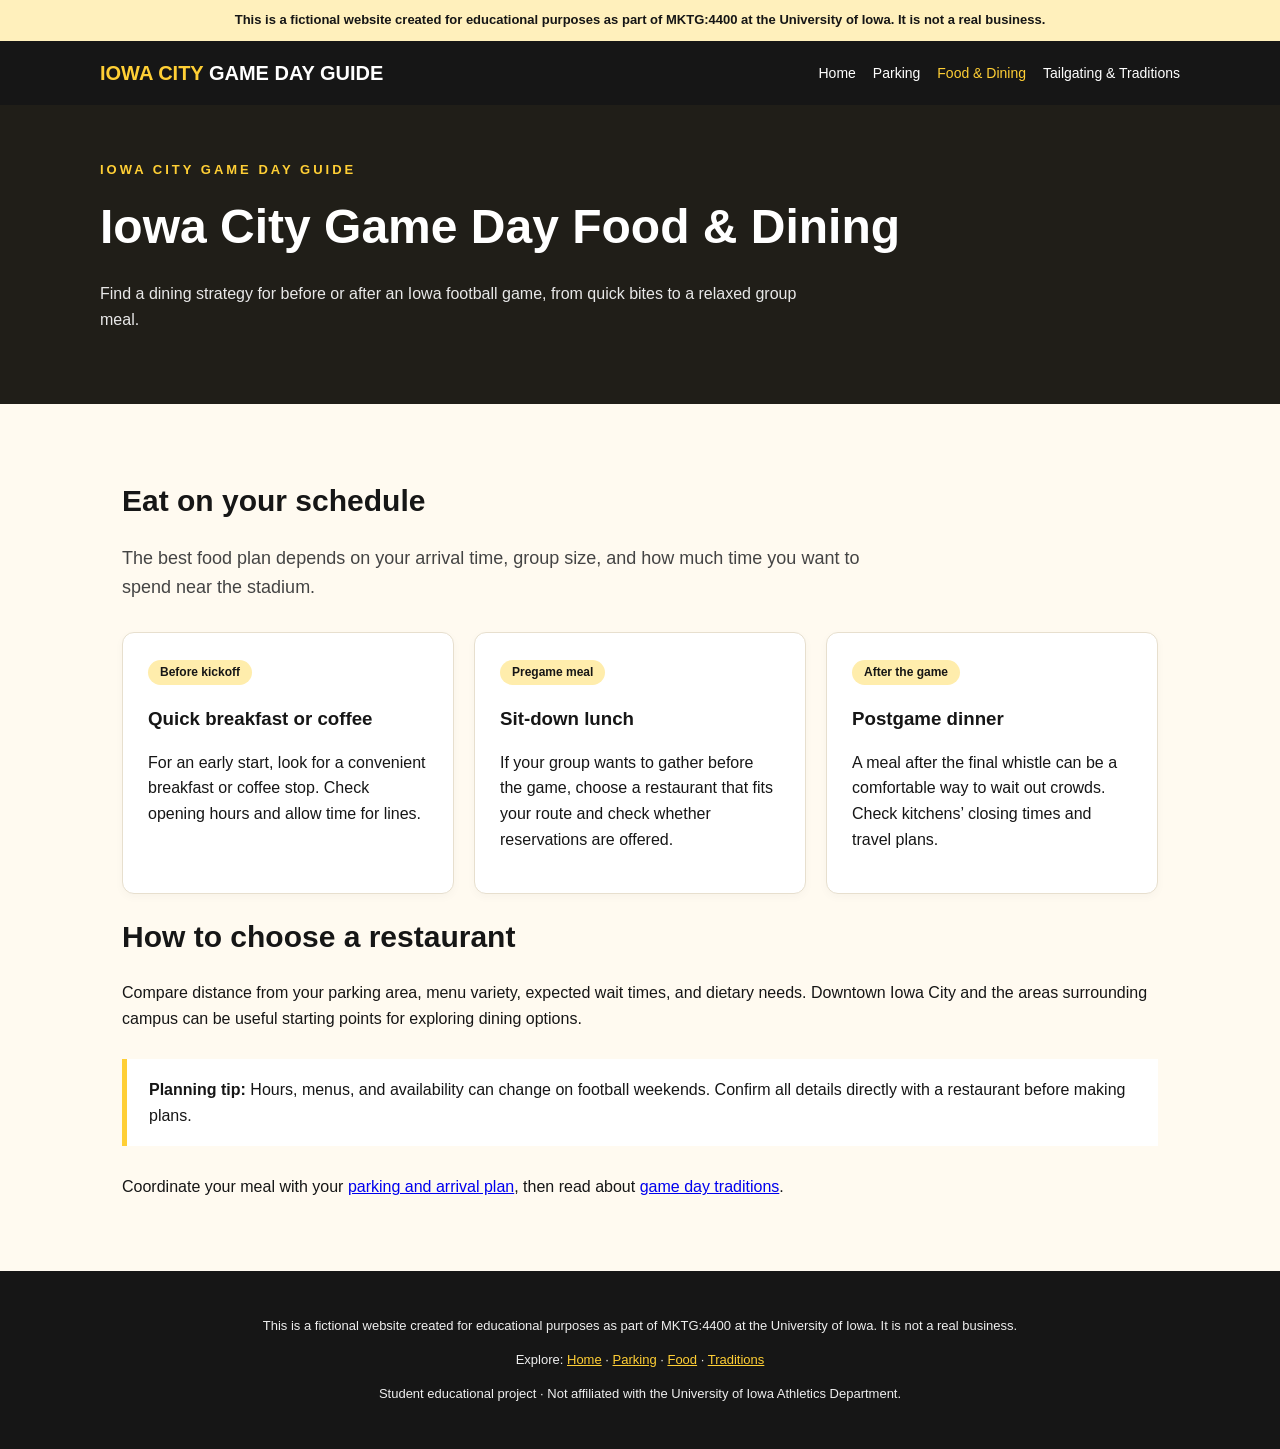
==== food.html @ b59c5795 "Add files via upload" ====
<!doctype html><html lang="en"><head><meta charset="utf-8"><meta name="viewport" content="width=device-width, initial-scale=1"><title>Iowa City Game Day Food &amp; Dining | Iowa City Game Day Guide</title><meta name="description" content="Find a dining strategy for before or after an Iowa football game, from quick bites to a relaxed group meal."><link rel="stylesheet" href="style.css"></head><body><div class="notice">This is a fictional website created for educational purposes as part of MKTG:4400 at the University of Iowa. It is not a real business.</div><header><a class="brand" href="index.html">IOWA CITY <span style="color:white">GAME DAY GUIDE</span></a><nav aria-label="Main navigation"><a href="index.html">Home</a><a href="parking.html">Parking</a><a href="food.html" aria-current="page">Food & Dining</a><a href="traditions.html">Tailgating & Traditions</a></nav></header><section class="pagehead"><div class="inner"><div class="eyebrow">Iowa City Game Day Guide</div><h1>Iowa City Game Day Food & Dining</h1><p>Find a dining strategy for before or after an Iowa football game, from quick bites to a relaxed group meal.</p></div></section><main><section class="container"><h2>Eat on your schedule</h2><p class="lead">The best food plan depends on your arrival time, group size, and how much time you want to spend near the stadium.</p><div class="grid"><article class="card"><span class="tag">Before kickoff</span><h3>Quick breakfast or coffee</h3><p>For an early start, look for a convenient breakfast or coffee stop. Check opening hours and allow time for lines.</p></article><article class="card"><span class="tag">Pregame meal</span><h3>Sit-down lunch</h3><p>If your group wants to gather before the game, choose a restaurant that fits your route and check whether reservations are offered.</p></article><article class="card"><span class="tag">After the game</span><h3>Postgame dinner</h3><p>A meal after the final whistle can be a comfortable way to wait out crowds. Check kitchens’ closing times and travel plans.</p></article></div><h2>How to choose a restaurant</h2><p>Compare distance from your parking area, menu variety, expected wait times, and dietary needs. Downtown Iowa City and the areas surrounding campus can be useful starting points for exploring dining options.</p><div class="tip"><strong>Planning tip:</strong> Hours, menus, and availability can change on football weekends. Confirm all details directly with a restaurant before making plans.</div><p>Coordinate your meal with your <a href="parking.html">parking and arrival plan</a>, then read about <a href="traditions.html">game day traditions</a>.</p></section></main><footer><p>This is a fictional website created for educational purposes as part of MKTG:4400 at the University of Iowa. It is not a real business.</p><p>Explore: <a href="index.html">Home</a> · <a href="parking.html">Parking</a> · <a href="food.html">Food</a> · <a href="traditions.html">Traditions</a></p><p>Student educational project · Not affiliated with the University of Iowa Athletics Department.</p></footer></body></html>
---- style.css ----
:root{--black:#161616;--gold:#ffcf35;--cream:#fffaf0;--muted:#626262}*{box-sizing:border-box}body{margin:0;font-family:Arial,Helvetica,sans-serif;color:var(--black);background:var(--cream);line-height:1.6}.notice{background:#fff0bc;text-align:center;padding:10px 18px;font-size:13px;font-weight:600}header{background:var(--black);color:white;padding:16px max(20px,calc((100vw - 1080px)/2));display:flex;align-items:center;justify-content:space-between;gap:20px;flex-wrap:wrap}.brand{color:var(--gold);font-size:20px;font-weight:800;text-decoration:none}nav{display:flex;gap:17px;flex-wrap:wrap}nav a{color:white;text-decoration:none;font-size:14px}nav a:hover,nav a[aria-current=page]{color:var(--gold)}.hero{background:linear-gradient(115deg,#181818,#3c341b);color:white;padding:80px 22px;text-align:center}.hero h1{font-size:clamp(34px,6vw,62px);line-height:1.12;max-width:850px;margin:0 auto 20px}.hero p{max-width:650px;margin:auto;font-size:19px;color:#eee}.eyebrow{text-transform:uppercase;color:var(--gold);letter-spacing:3px;font-size:13px;font-weight:800}.button{display:inline-block;background:var(--gold);color:#161616;padding:12px 22px;border-radius:6px;text-decoration:none;font-weight:800;margin-top:26px}.container{max-width:1080px;margin:auto;padding:55px 22px}h2{font-size:30px;line-height:1.2}h3{margin-bottom:6px}.lead{font-size:18px;color:#444;max-width:750px}.grid{display:grid;grid-template-columns:repeat(3,minmax(0,1fr));gap:20px;margin-top:30px}.card{background:white;border:1px solid #e7dfce;border-radius:12px;padding:25px;box-shadow:0 3px 10px #00000008}.card a{color:#785500;font-weight:700}.tag{display:inline-block;background:#ffedac;border-radius:100px;padding:3px 12px;font-size:12px;font-weight:700}.tip{border-left:5px solid var(--gold);background:white;padding:18px 22px;margin:28px 0}.pagehead{background:#201e18;color:white;padding:55px 22px}.pagehead .inner{max-width:1080px;margin:auto}.pagehead h1{font-size:clamp(32px,5vw,48px);margin:8px 0}.pagehead p{max-width:730px;color:#e8e8e8}footer{background:#161616;color:#eee;padding:32px 22px;text-align:center;font-size:13px}footer a{color:var(--gold)}@media(max-width:700px){.grid{grid-template-columns:1fr}header{padding:18px 20px}nav{gap:12px}.hero{padding:60px 20px}.container{padding:35px 20px}}
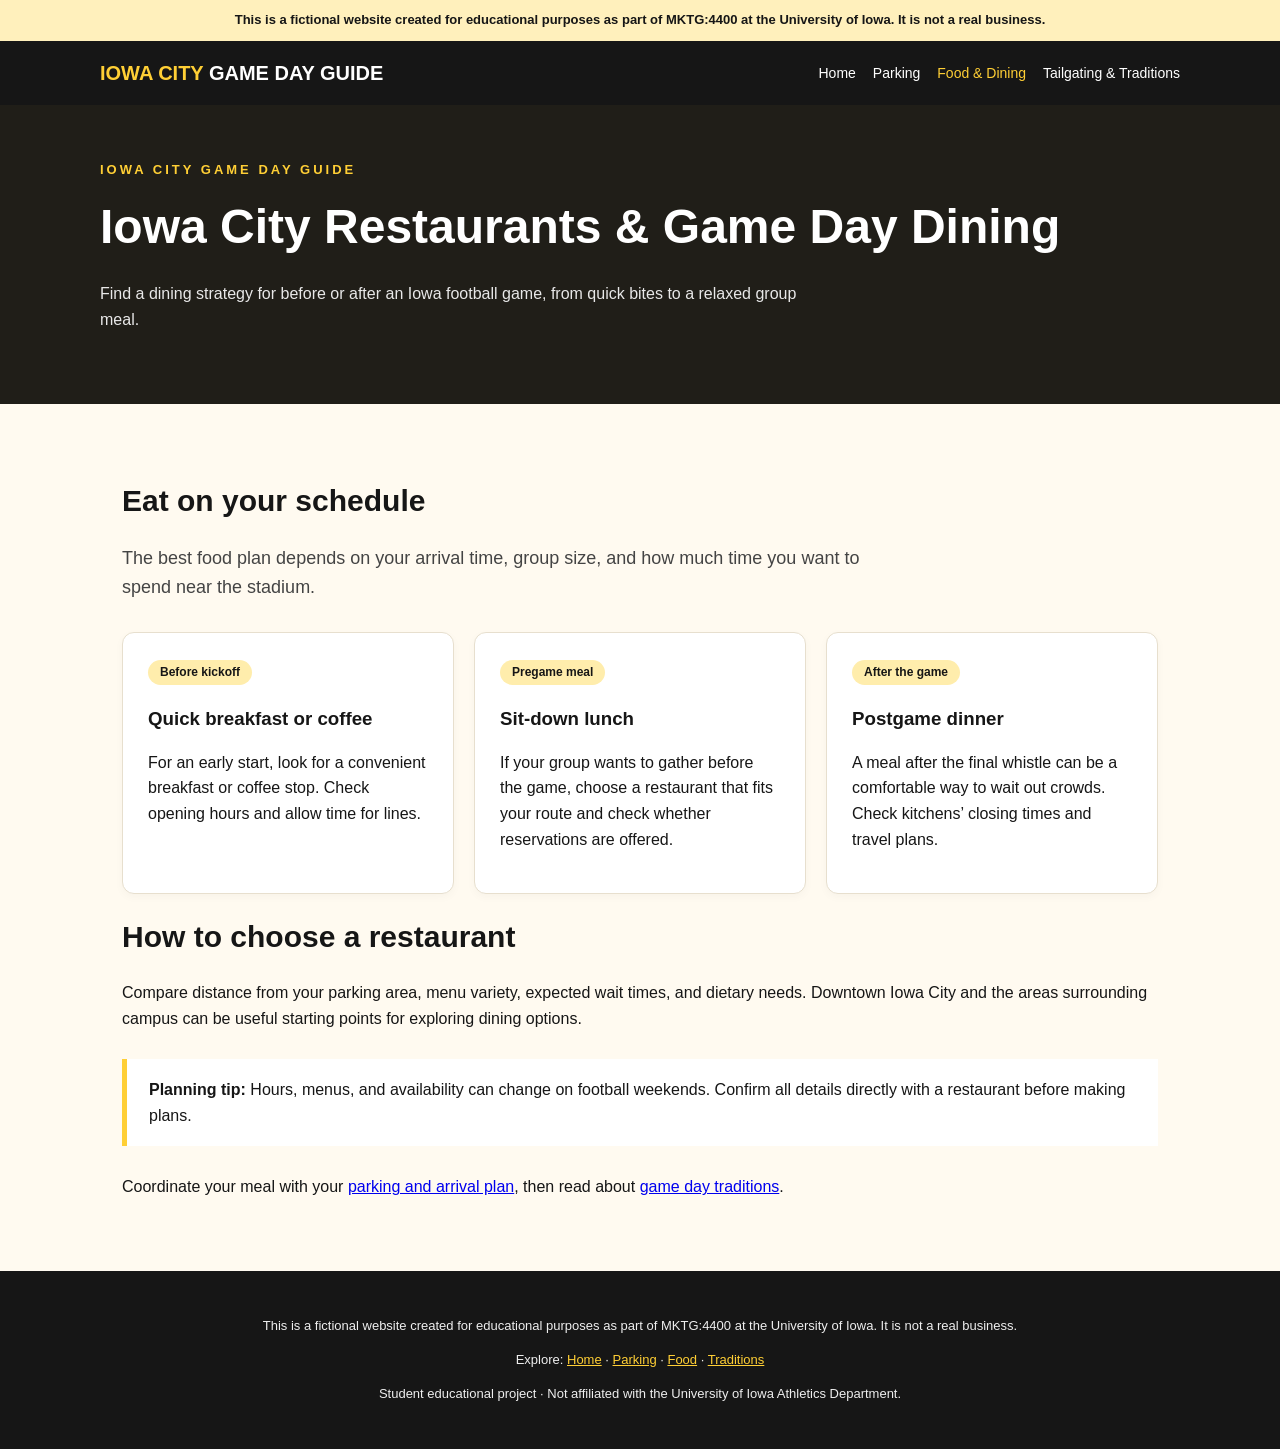
==== commit 8e6061ed: "Update food.html" ====
--- a/food.html
+++ b/food.html
@@ -1 +1 @@
-<!doctype html><html lang="en"><head><meta charset="utf-8"><meta name="viewport" content="width=device-width, initial-scale=1"><title>Iowa City Game Day Food &amp; Dining | Iowa City Game Day Guide</title><meta name="description" content="Find a dining strategy for before or after an Iowa football game, from quick bites to a relaxed group meal."><link rel="stylesheet" href="style.css"></head><body><div class="notice">This is a fictional website created for educational purposes as part of MKTG:4400 at the University of Iowa. It is not a real business.</div><header><a class="brand" href="index.html">IOWA CITY <span style="color:white">GAME DAY GUIDE</span></a><nav aria-label="Main navigation"><a href="index.html">Home</a><a href="parking.html">Parking</a><a href="food.html" aria-current="page">Food & Dining</a><a href="traditions.html">Tailgating & Traditions</a></nav></header><section class="pagehead"><div class="inner"><div class="eyebrow">Iowa City Game Day Guide</div><h1>Iowa City Game Day Food & Dining</h1><p>Find a dining strategy for before or after an Iowa football game, from quick bites to a relaxed group meal.</p></div></section><main><section class="container"><h2>Eat on your schedule</h2><p class="lead">The best food plan depends on your arrival time, group size, and how much time you want to spend near the stadium.</p><div class="grid"><article class="card"><span class="tag">Before kickoff</span><h3>Quick breakfast or coffee</h3><p>For an early start, look for a convenient breakfast or coffee stop. Check opening hours and allow time for lines.</p></article><article class="card"><span class="tag">Pregame meal</span><h3>Sit-down lunch</h3><p>If your group wants to gather before the game, choose a restaurant that fits your route and check whether reservations are offered.</p></article><article class="card"><span class="tag">After the game</span><h3>Postgame dinner</h3><p>A meal after the final whistle can be a comfortable way to wait out crowds. Check kitchens’ closing times and travel plans.</p></article></div><h2>How to choose a restaurant</h2><p>Compare distance from your parking area, menu variety, expected wait times, and dietary needs. Downtown Iowa City and the areas surrounding campus can be useful starting points for exploring dining options.</p><div class="tip"><strong>Planning tip:</strong> Hours, menus, and availability can change on football weekends. Confirm all details directly with a restaurant before making plans.</div><p>Coordinate your meal with your <a href="parking.html">parking and arrival plan</a>, then read about <a href="traditions.html">game day traditions</a>.</p></section></main><footer><p>This is a fictional website created for educational purposes as part of MKTG:4400 at the University of Iowa. It is not a real business.</p><p>Explore: <a href="index.html">Home</a> · <a href="parking.html">Parking</a> · <a href="food.html">Food</a> · <a href="traditions.html">Traditions</a></p><p>Student educational project · Not affiliated with the University of Iowa Athletics Department.</p></footer></body></html>+<!doctype html><html lang="en"><head><meta charset="utf-8"><meta name="viewport" content="width=device-width, initial-scale=1"><title>Iowa City Restaurants | Hawkeye Game Day Dining</title><meta name="description" content="Explore Iowa City restaurants for Hawkeye football game day. Find dining ideas for before and after the game near Kinnick Stadium."><link rel="stylesheet" href="style.css"></head><body><div class="notice">This is a fictional website created for educational purposes as part of MKTG:4400 at the University of Iowa. It is not a real business.</div><header><a class="brand" href="index.html">IOWA CITY <span style="color:white">GAME DAY GUIDE</span></a><nav aria-label="Main navigation"><a href="index.html">Home</a><a href="parking.html">Parking</a><a href="food.html" aria-current="page">Food & Dining</a><a href="traditions.html">Tailgating & Traditions</a></nav></header><section class="pagehead"><div class="inner"><div class="eyebrow">Iowa City Game Day Guide</div><h1>Iowa City Restaurants & Game Day Dining</h1><p>Find a dining strategy for before or after an Iowa football game, from quick bites to a relaxed group meal.</p></div></section><main><section class="container"><h2>Eat on your schedule</h2><p class="lead">The best food plan depends on your arrival time, group size, and how much time you want to spend near the stadium.</p><div class="grid"><article class="card"><span class="tag">Before kickoff</span><h3>Quick breakfast or coffee</h3><p>For an early start, look for a convenient breakfast or coffee stop. Check opening hours and allow time for lines.</p></article><article class="card"><span class="tag">Pregame meal</span><h3>Sit-down lunch</h3><p>If your group wants to gather before the game, choose a restaurant that fits your route and check whether reservations are offered.</p></article><article class="card"><span class="tag">After the game</span><h3>Postgame dinner</h3><p>A meal after the final whistle can be a comfortable way to wait out crowds. Check kitchens’ closing times and travel plans.</p></article></div><h2>How to choose a restaurant</h2><p>Compare distance from your parking area, menu variety, expected wait times, and dietary needs. Downtown Iowa City and the areas surrounding campus can be useful starting points for exploring dining options.</p><div class="tip"><strong>Planning tip:</strong> Hours, menus, and availability can change on football weekends. Confirm all details directly with a restaurant before making plans.</div><p>Coordinate your meal with your <a href="parking.html">parking and arrival plan</a>, then read about <a href="traditions.html">game day traditions</a>.</p></section></main><footer><p>This is a fictional website created for educational purposes as part of MKTG:4400 at the University of Iowa. It is not a real business.</p><p>Explore: <a href="index.html">Home</a> · <a href="parking.html">Parking</a> · <a href="food.html">Food</a> · <a href="traditions.html">Traditions</a></p><p>Student educational project · Not affiliated with the University of Iowa Athletics Department.</p></footer></body></html>
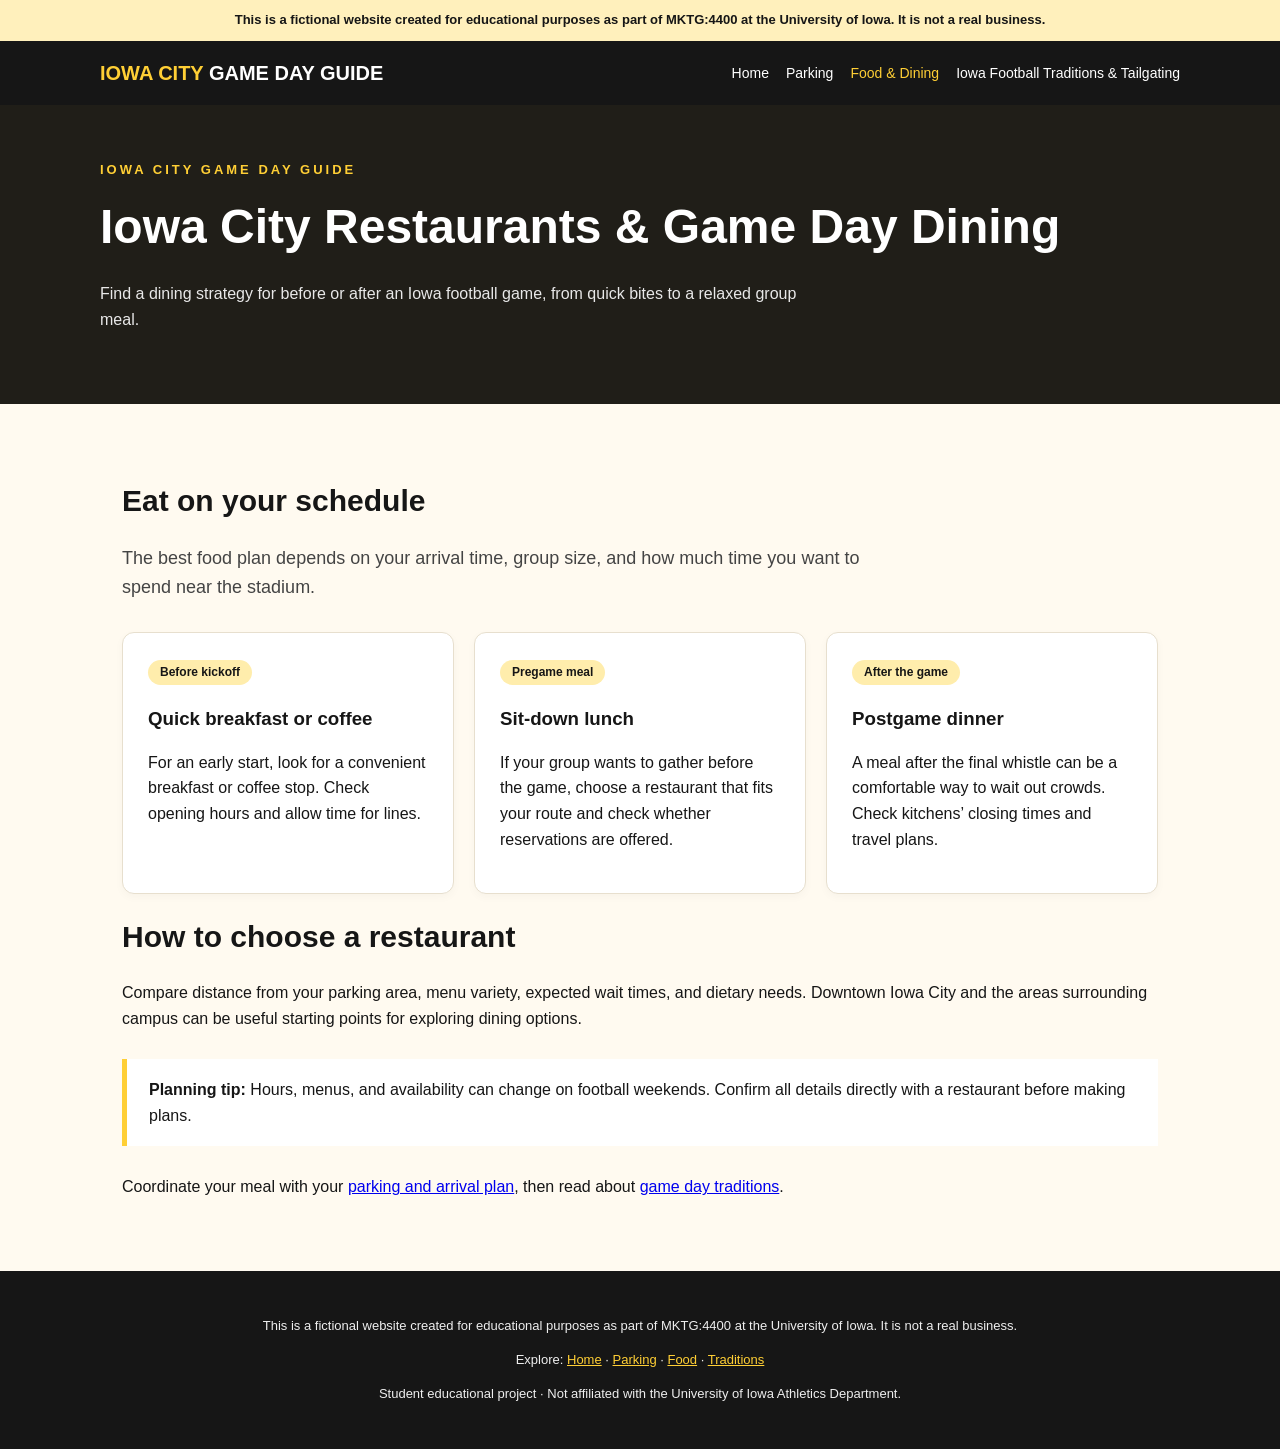
==== commit bdb273fd: "Update food.html" ====
--- a/food.html
+++ b/food.html
@@ -1 +1 @@
-<!doctype html><html lang="en"><head><meta charset="utf-8"><meta name="viewport" content="width=device-width, initial-scale=1"><title>Iowa City Restaurants | Hawkeye Game Day Dining</title><meta name="description" content="Explore Iowa City restaurants for Hawkeye football game day. Find dining ideas for before and after the game near Kinnick Stadium."><link rel="stylesheet" href="style.css"></head><body><div class="notice">This is a fictional website created for educational purposes as part of MKTG:4400 at the University of Iowa. It is not a real business.</div><header><a class="brand" href="index.html">IOWA CITY <span style="color:white">GAME DAY GUIDE</span></a><nav aria-label="Main navigation"><a href="index.html">Home</a><a href="parking.html">Parking</a><a href="food.html" aria-current="page">Food & Dining</a><a href="traditions.html">Tailgating & Traditions</a></nav></header><section class="pagehead"><div class="inner"><div class="eyebrow">Iowa City Game Day Guide</div><h1>Iowa City Restaurants & Game Day Dining</h1><p>Find a dining strategy for before or after an Iowa football game, from quick bites to a relaxed group meal.</p></div></section><main><section class="container"><h2>Eat on your schedule</h2><p class="lead">The best food plan depends on your arrival time, group size, and how much time you want to spend near the stadium.</p><div class="grid"><article class="card"><span class="tag">Before kickoff</span><h3>Quick breakfast or coffee</h3><p>For an early start, look for a convenient breakfast or coffee stop. Check opening hours and allow time for lines.</p></article><article class="card"><span class="tag">Pregame meal</span><h3>Sit-down lunch</h3><p>If your group wants to gather before the game, choose a restaurant that fits your route and check whether reservations are offered.</p></article><article class="card"><span class="tag">After the game</span><h3>Postgame dinner</h3><p>A meal after the final whistle can be a comfortable way to wait out crowds. Check kitchens’ closing times and travel plans.</p></article></div><h2>How to choose a restaurant</h2><p>Compare distance from your parking area, menu variety, expected wait times, and dietary needs. Downtown Iowa City and the areas surrounding campus can be useful starting points for exploring dining options.</p><div class="tip"><strong>Planning tip:</strong> Hours, menus, and availability can change on football weekends. Confirm all details directly with a restaurant before making plans.</div><p>Coordinate your meal with your <a href="parking.html">parking and arrival plan</a>, then read about <a href="traditions.html">game day traditions</a>.</p></section></main><footer><p>This is a fictional website created for educational purposes as part of MKTG:4400 at the University of Iowa. It is not a real business.</p><p>Explore: <a href="index.html">Home</a> · <a href="parking.html">Parking</a> · <a href="food.html">Food</a> · <a href="traditions.html">Traditions</a></p><p>Student educational project · Not affiliated with the University of Iowa Athletics Department.</p></footer></body></html>
+<!doctype html><html lang="en"><head><meta charset="utf-8"><meta name="viewport" content="width=device-width, initial-scale=1"><title>Iowa City Restaurants | Hawkeye Game Day Dining</title><meta name="description" content="Explore Iowa City restaurants for Hawkeye football game day. Find dining ideas for before and after the game near Kinnick Stadium."><link rel="stylesheet" href="style.css"></head><body><div class="notice">This is a fictional website created for educational purposes as part of MKTG:4400 at the University of Iowa. It is not a real business.</div><header><a class="brand" href="index.html">IOWA CITY <span style="color:white">GAME DAY GUIDE</span></a><nav aria-label="Main navigation"><a href="index.html">Home</a><a href="parking.html">Parking</a><a href="food.html" aria-current="page">Food & Dining</a><a href="traditions.html">Iowa Football Traditions & Tailgating</a></nav></header><section class="pagehead"><div class="inner"><div class="eyebrow">Iowa City Game Day Guide</div><h1>Iowa City Restaurants & Game Day Dining</h1><p>Find a dining strategy for before or after an Iowa football game, from quick bites to a relaxed group meal.</p></div></section><main><section class="container"><h2>Eat on your schedule</h2><p class="lead">The best food plan depends on your arrival time, group size, and how much time you want to spend near the stadium.</p><div class="grid"><article class="card"><span class="tag">Before kickoff</span><h3>Quick breakfast or coffee</h3><p>For an early start, look for a convenient breakfast or coffee stop. Check opening hours and allow time for lines.</p></article><article class="card"><span class="tag">Pregame meal</span><h3>Sit-down lunch</h3><p>If your group wants to gather before the game, choose a restaurant that fits your route and check whether reservations are offered.</p></article><article class="card"><span class="tag">After the game</span><h3>Postgame dinner</h3><p>A meal after the final whistle can be a comfortable way to wait out crowds. Check kitchens’ closing times and travel plans.</p></article></div><h2>How to choose a restaurant</h2><p>Compare distance from your parking area, menu variety, expected wait times, and dietary needs. Downtown Iowa City and the areas surrounding campus can be useful starting points for exploring dining options.</p><div class="tip"><strong>Planning tip:</strong> Hours, menus, and availability can change on football weekends. Confirm all details directly with a restaurant before making plans.</div><p>Coordinate your meal with your <a href="parking.html">parking and arrival plan</a>, then read about <a href="traditions.html">game day traditions</a>.</p></section></main><footer><p>This is a fictional website created for educational purposes as part of MKTG:4400 at the University of Iowa. It is not a real business.</p><p>Explore: <a href="index.html">Home</a> · <a href="parking.html">Parking</a> · <a href="food.html">Food</a> · <a href="traditions.html">Traditions</a></p><p>Student educational project · Not affiliated with the University of Iowa Athletics Department.</p></footer></body></html>
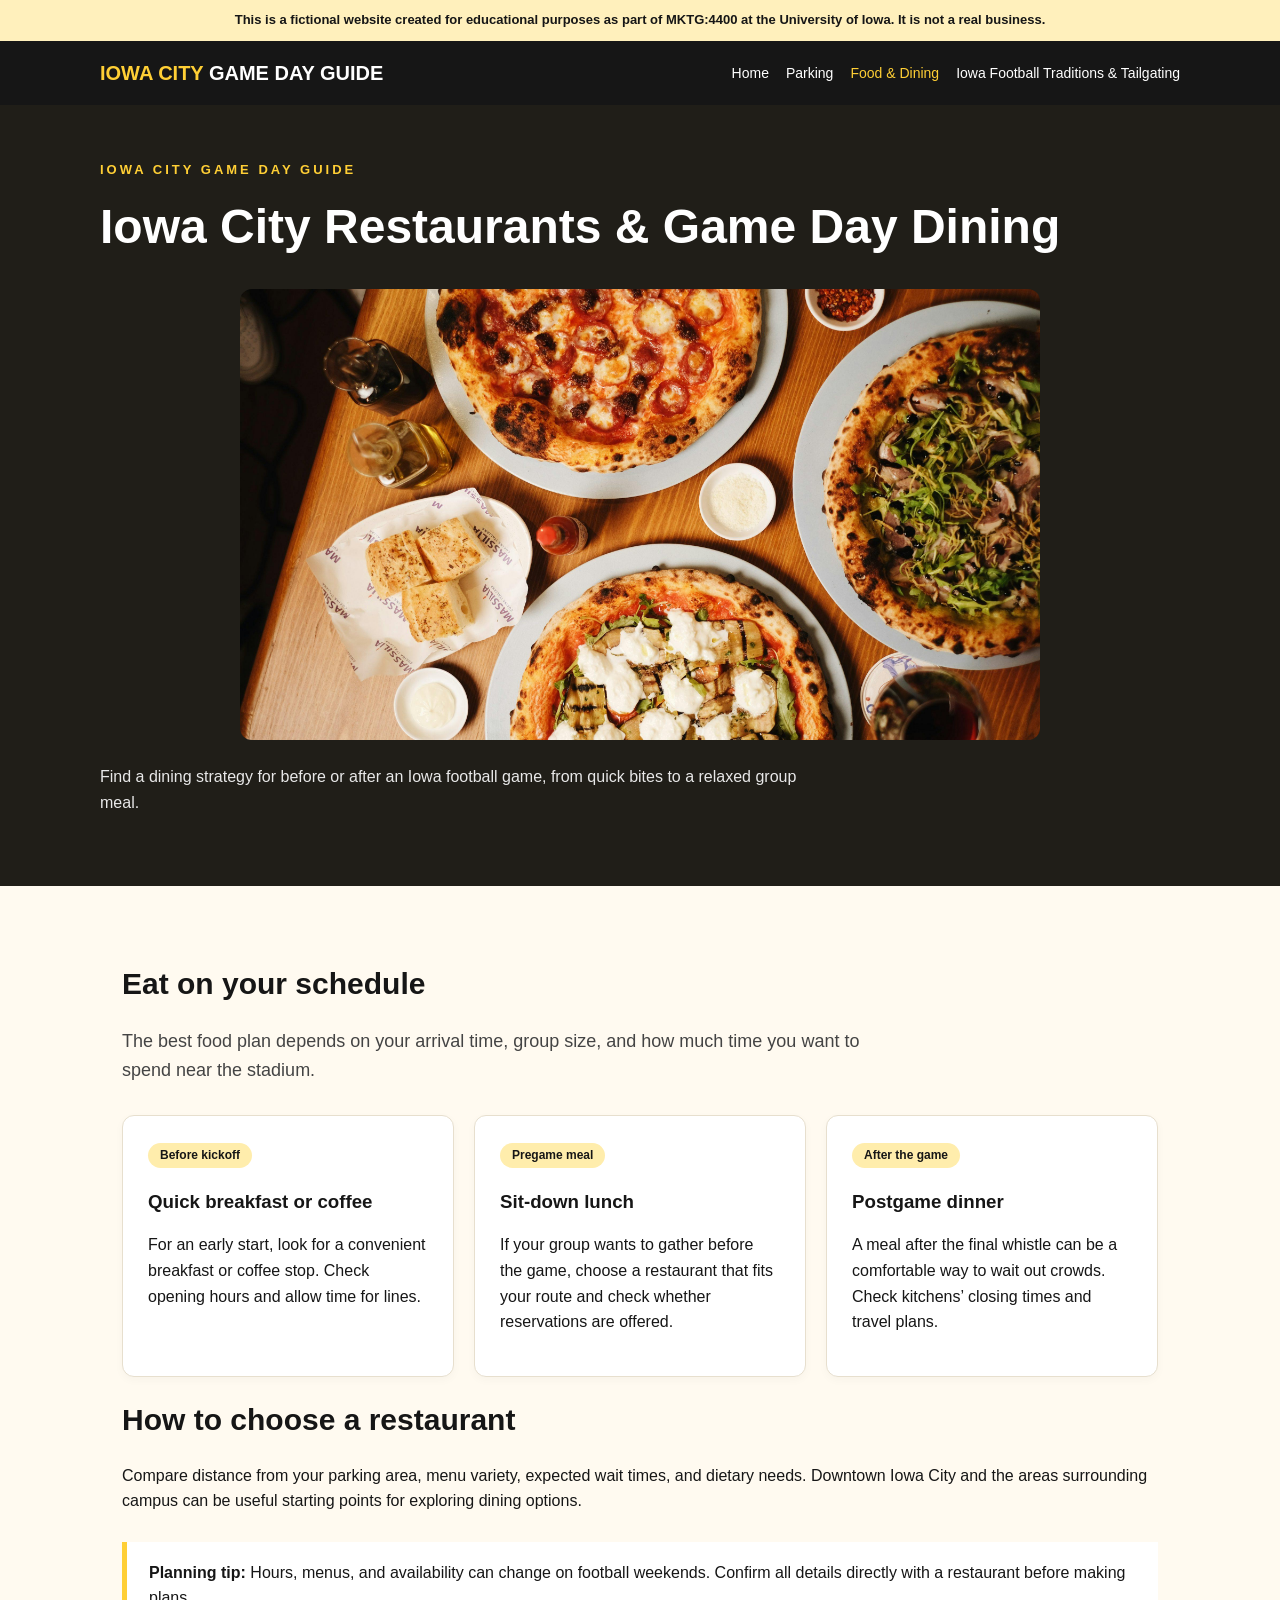
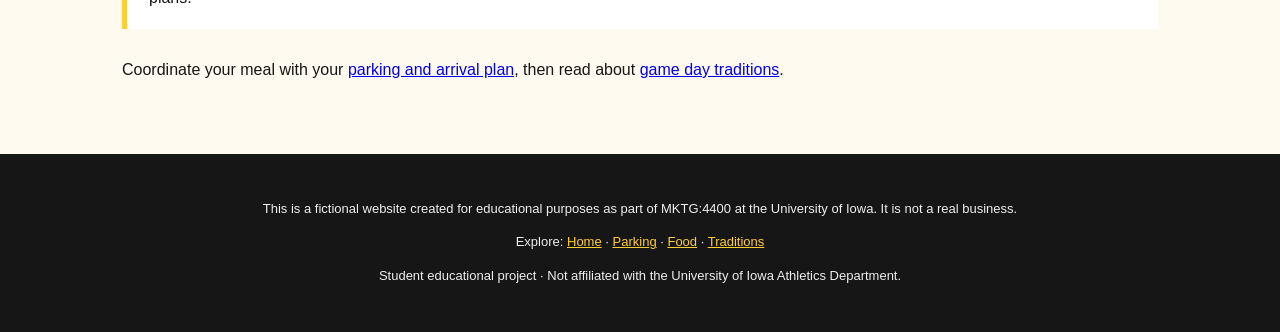
==== commit 86d8a733: "Update food.html" ====
--- a/food.html
+++ b/food.html
@@ -1 +1 @@
-<!doctype html><html lang="en"><head><meta charset="utf-8"><meta name="viewport" content="width=device-width, initial-scale=1"><title>Iowa City Restaurants | Hawkeye Game Day Dining</title><meta name="description" content="Explore Iowa City restaurants for Hawkeye football game day. Find dining ideas for before and after the game near Kinnick Stadium."><link rel="stylesheet" href="style.css"></head><body><div class="notice">This is a fictional website created for educational purposes as part of MKTG:4400 at the University of Iowa. It is not a real business.</div><header><a class="brand" href="index.html">IOWA CITY <span style="color:white">GAME DAY GUIDE</span></a><nav aria-label="Main navigation"><a href="index.html">Home</a><a href="parking.html">Parking</a><a href="food.html" aria-current="page">Food & Dining</a><a href="traditions.html">Iowa Football Traditions & Tailgating</a></nav></header><section class="pagehead"><div class="inner"><div class="eyebrow">Iowa City Game Day Guide</div><h1>Iowa City Restaurants & Game Day Dining</h1><p>Find a dining strategy for before or after an Iowa football game, from quick bites to a relaxed group meal.</p></div></section><main><section class="container"><h2>Eat on your schedule</h2><p class="lead">The best food plan depends on your arrival time, group size, and how much time you want to spend near the stadium.</p><div class="grid"><article class="card"><span class="tag">Before kickoff</span><h3>Quick breakfast or coffee</h3><p>For an early start, look for a convenient breakfast or coffee stop. Check opening hours and allow time for lines.</p></article><article class="card"><span class="tag">Pregame meal</span><h3>Sit-down lunch</h3><p>If your group wants to gather before the game, choose a restaurant that fits your route and check whether reservations are offered.</p></article><article class="card"><span class="tag">After the game</span><h3>Postgame dinner</h3><p>A meal after the final whistle can be a comfortable way to wait out crowds. Check kitchens’ closing times and travel plans.</p></article></div><h2>How to choose a restaurant</h2><p>Compare distance from your parking area, menu variety, expected wait times, and dietary needs. Downtown Iowa City and the areas surrounding campus can be useful starting points for exploring dining options.</p><div class="tip"><strong>Planning tip:</strong> Hours, menus, and availability can change on football weekends. Confirm all details directly with a restaurant before making plans.</div><p>Coordinate your meal with your <a href="parking.html">parking and arrival plan</a>, then read about <a href="traditions.html">game day traditions</a>.</p></section></main><footer><p>This is a fictional website created for educational purposes as part of MKTG:4400 at the University of Iowa. It is not a real business.</p><p>Explore: <a href="index.html">Home</a> · <a href="parking.html">Parking</a> · <a href="food.html">Food</a> · <a href="traditions.html">Traditions</a></p><p>Student educational project · Not affiliated with the University of Iowa Athletics Department.</p></footer></body></html>
+<!doctype html><html lang="en"><head><meta charset="utf-8"><meta name="viewport" content="width=device-width, initial-scale=1"><title>Iowa City Restaurants | Hawkeye Game Day Dining</title><meta name="description" content="Explore Iowa City restaurants for Hawkeye football game day. Find dining ideas for before and after the game near Kinnick Stadium."><link rel="stylesheet" href="style.css"></head><body><div class="notice">This is a fictional website created for educational purposes as part of MKTG:4400 at the University of Iowa. It is not a real business.</div><header><a class="brand" href="index.html">IOWA CITY <span style="color:white">GAME DAY GUIDE</span></a><nav aria-label="Main navigation"><a href="index.html">Home</a><a href="parking.html">Parking</a><a href="food.html" aria-current="page">Food & Dining</a><a href="traditions.html">Iowa Football Traditions & Tailgating</a></nav></header><section class="pagehead"><div class="inner"><div class="eyebrow">Iowa City Game Day Guide</div><h1>Iowa City Restaurants & Game Day Dining</h1><img src="pizza.jpeg" alt="Freshly baked pizzas and garlic bread on a table for game day dining" style="width:100%;max-width:800px;height:auto;border-radius:12px;display:block;margin:24px auto;"><p>Find a dining strategy for before or after an Iowa football game, from quick bites to a relaxed group meal.</p></div></section><main><section class="container"><h2>Eat on your schedule</h2><p class="lead">The best food plan depends on your arrival time, group size, and how much time you want to spend near the stadium.</p><div class="grid"><article class="card"><span class="tag">Before kickoff</span><h3>Quick breakfast or coffee</h3><p>For an early start, look for a convenient breakfast or coffee stop. Check opening hours and allow time for lines.</p></article><article class="card"><span class="tag">Pregame meal</span><h3>Sit-down lunch</h3><p>If your group wants to gather before the game, choose a restaurant that fits your route and check whether reservations are offered.</p></article><article class="card"><span class="tag">After the game</span><h3>Postgame dinner</h3><p>A meal after the final whistle can be a comfortable way to wait out crowds. Check kitchens’ closing times and travel plans.</p></article></div><h2>How to choose a restaurant</h2><p>Compare distance from your parking area, menu variety, expected wait times, and dietary needs. Downtown Iowa City and the areas surrounding campus can be useful starting points for exploring dining options.</p><div class="tip"><strong>Planning tip:</strong> Hours, menus, and availability can change on football weekends. Confirm all details directly with a restaurant before making plans.</div><p>Coordinate your meal with your <a href="parking.html">parking and arrival plan</a>, then read about <a href="traditions.html">game day traditions</a>.</p></section></main><footer><p>This is a fictional website created for educational purposes as part of MKTG:4400 at the University of Iowa. It is not a real business.</p><p>Explore: <a href="index.html">Home</a> · <a href="parking.html">Parking</a> · <a href="food.html">Food</a> · <a href="traditions.html">Traditions</a></p><p>Student educational project · Not affiliated with the University of Iowa Athletics Department.</p></footer></body></html>
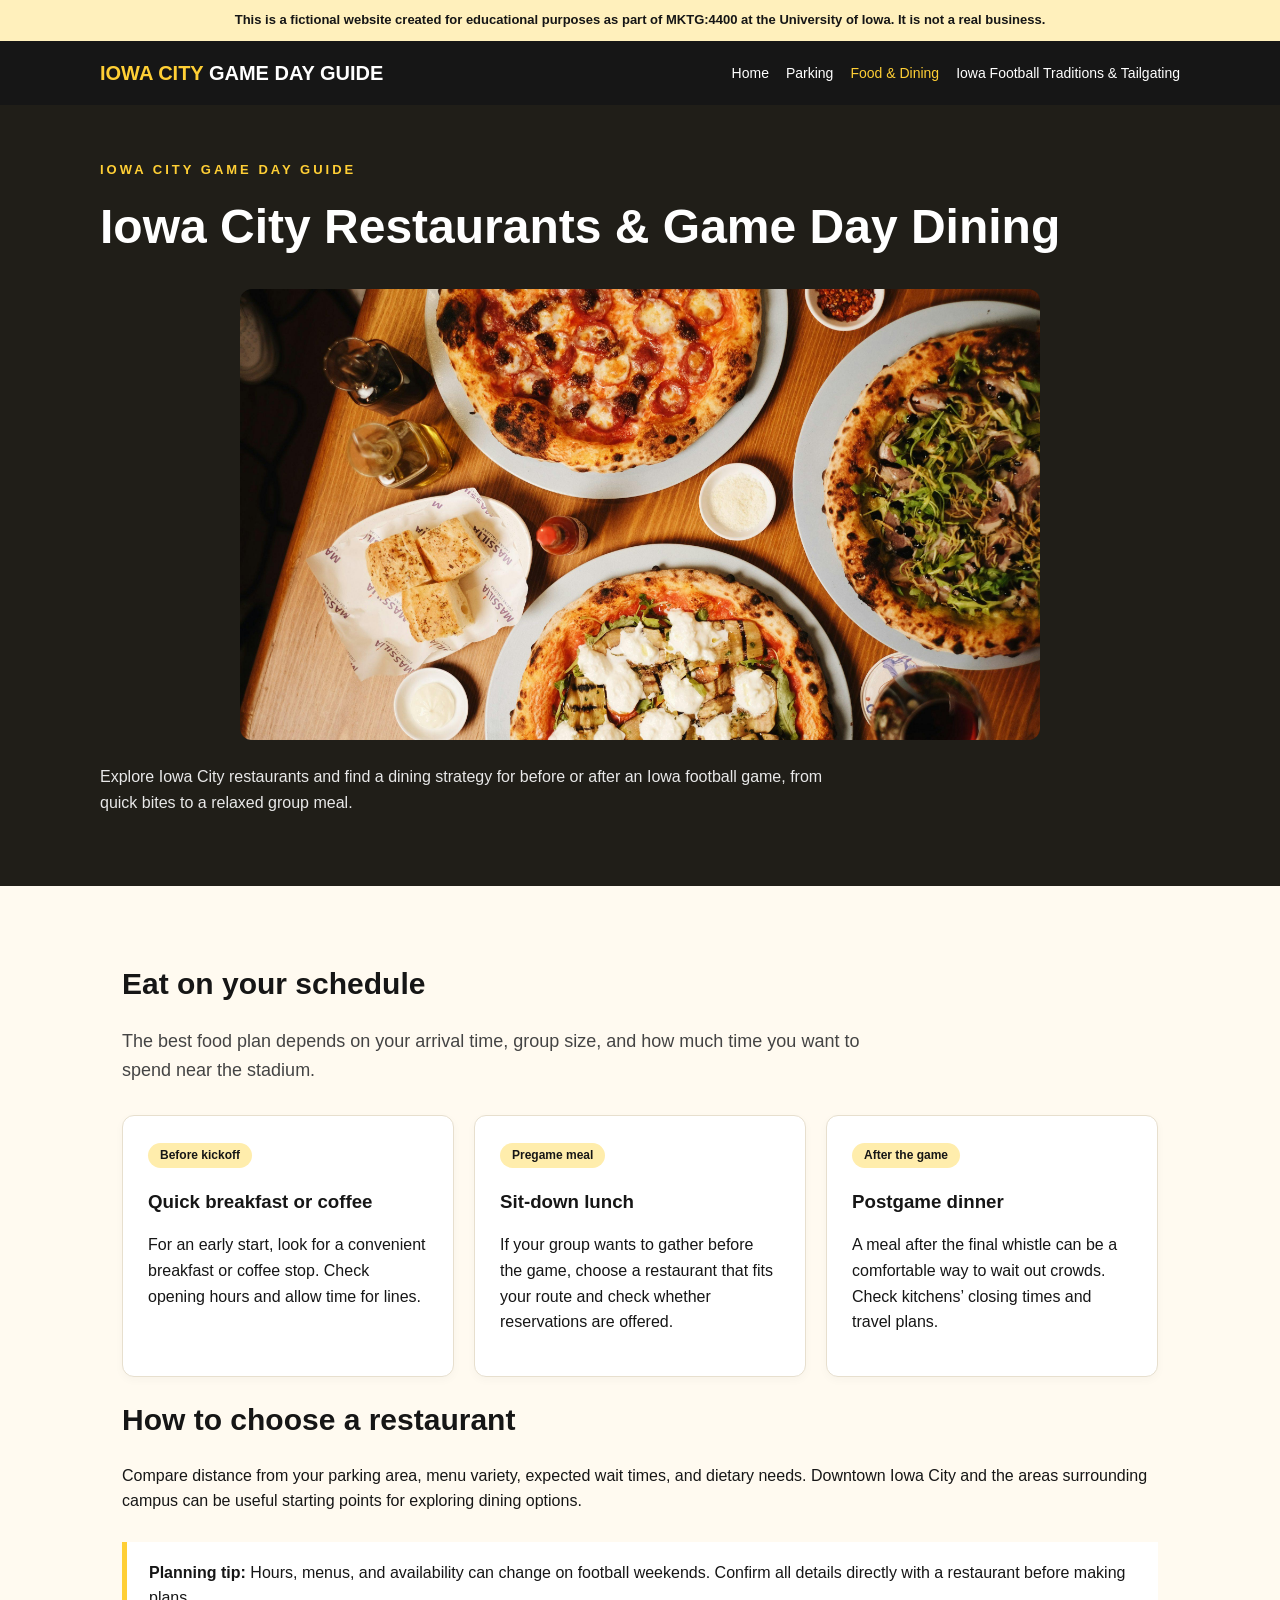
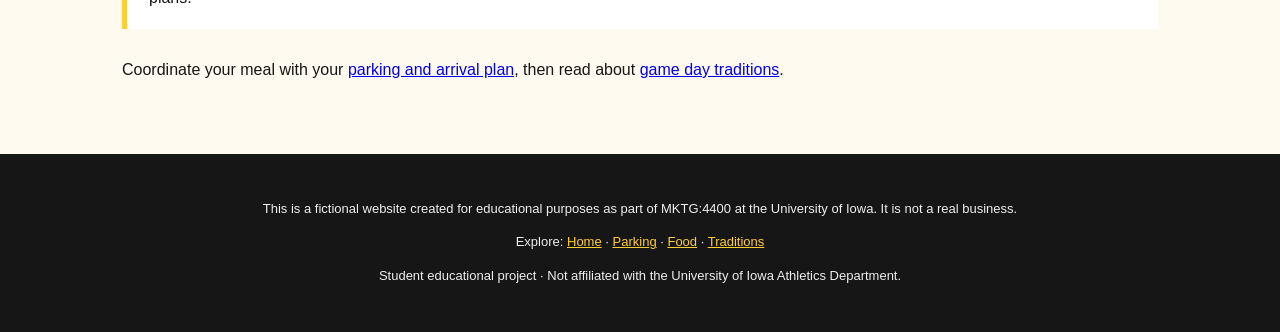
==== commit cc3b0b4f: "Update food.html" ====
--- a/food.html
+++ b/food.html
@@ -1 +1 @@
-<!doctype html><html lang="en"><head><meta charset="utf-8"><meta name="viewport" content="width=device-width, initial-scale=1"><title>Iowa City Restaurants | Hawkeye Game Day Dining</title><meta name="description" content="Explore Iowa City restaurants for Hawkeye football game day. Find dining ideas for before and after the game near Kinnick Stadium."><link rel="stylesheet" href="style.css"></head><body><div class="notice">This is a fictional website created for educational purposes as part of MKTG:4400 at the University of Iowa. It is not a real business.</div><header><a class="brand" href="index.html">IOWA CITY <span style="color:white">GAME DAY GUIDE</span></a><nav aria-label="Main navigation"><a href="index.html">Home</a><a href="parking.html">Parking</a><a href="food.html" aria-current="page">Food & Dining</a><a href="traditions.html">Iowa Football Traditions & Tailgating</a></nav></header><section class="pagehead"><div class="inner"><div class="eyebrow">Iowa City Game Day Guide</div><h1>Iowa City Restaurants & Game Day Dining</h1><img src="pizza.jpeg" alt="Freshly baked pizzas and garlic bread on a table for game day dining" style="width:100%;max-width:800px;height:auto;border-radius:12px;display:block;margin:24px auto;"><p>Find a dining strategy for before or after an Iowa football game, from quick bites to a relaxed group meal.</p></div></section><main><section class="container"><h2>Eat on your schedule</h2><p class="lead">The best food plan depends on your arrival time, group size, and how much time you want to spend near the stadium.</p><div class="grid"><article class="card"><span class="tag">Before kickoff</span><h3>Quick breakfast or coffee</h3><p>For an early start, look for a convenient breakfast or coffee stop. Check opening hours and allow time for lines.</p></article><article class="card"><span class="tag">Pregame meal</span><h3>Sit-down lunch</h3><p>If your group wants to gather before the game, choose a restaurant that fits your route and check whether reservations are offered.</p></article><article class="card"><span class="tag">After the game</span><h3>Postgame dinner</h3><p>A meal after the final whistle can be a comfortable way to wait out crowds. Check kitchens’ closing times and travel plans.</p></article></div><h2>How to choose a restaurant</h2><p>Compare distance from your parking area, menu variety, expected wait times, and dietary needs. Downtown Iowa City and the areas surrounding campus can be useful starting points for exploring dining options.</p><div class="tip"><strong>Planning tip:</strong> Hours, menus, and availability can change on football weekends. Confirm all details directly with a restaurant before making plans.</div><p>Coordinate your meal with your <a href="parking.html">parking and arrival plan</a>, then read about <a href="traditions.html">game day traditions</a>.</p></section></main><footer><p>This is a fictional website created for educational purposes as part of MKTG:4400 at the University of Iowa. It is not a real business.</p><p>Explore: <a href="index.html">Home</a> · <a href="parking.html">Parking</a> · <a href="food.html">Food</a> · <a href="traditions.html">Traditions</a></p><p>Student educational project · Not affiliated with the University of Iowa Athletics Department.</p></footer></body></html>
+<!doctype html><html lang="en"><head><meta charset="utf-8"><meta name="viewport" content="width=device-width, initial-scale=1"><title>Iowa City Restaurants | Hawkeye Game Day Dining</title><meta name="description" content="Explore Iowa City restaurants for Hawkeye football game day. Find dining ideas for before and after the game near Kinnick Stadium."><link rel="stylesheet" href="style.css"></head><body><div class="notice">This is a fictional website created for educational purposes as part of MKTG:4400 at the University of Iowa. It is not a real business.</div><header><a class="brand" href="index.html">IOWA CITY <span style="color:white">GAME DAY GUIDE</span></a><nav aria-label="Main navigation"><a href="index.html">Home</a><a href="parking.html">Parking</a><a href="food.html" aria-current="page">Food & Dining</a><a href="traditions.html">Iowa Football Traditions & Tailgating</a></nav></header><section class="pagehead"><div class="inner"><div class="eyebrow">Iowa City Game Day Guide</div><h1>Iowa City Restaurants & Game Day Dining</h1><img src="pizza.jpeg" alt="Freshly baked pizzas and garlic bread on a table for game day dining" style="width:100%;max-width:800px;height:auto;border-radius:12px;display:block;margin:24px auto;"><p>Explore Iowa City restaurants and find a dining strategy for before or after an Iowa football game, from quick bites to a relaxed group meal.</p></div></section><main><section class="container"><h2>Eat on your schedule</h2><p class="lead">The best food plan depends on your arrival time, group size, and how much time you want to spend near the stadium.</p><div class="grid"><article class="card"><span class="tag">Before kickoff</span><h3>Quick breakfast or coffee</h3><p>For an early start, look for a convenient breakfast or coffee stop. Check opening hours and allow time for lines.</p></article><article class="card"><span class="tag">Pregame meal</span><h3>Sit-down lunch</h3><p>If your group wants to gather before the game, choose a restaurant that fits your route and check whether reservations are offered.</p></article><article class="card"><span class="tag">After the game</span><h3>Postgame dinner</h3><p>A meal after the final whistle can be a comfortable way to wait out crowds. Check kitchens’ closing times and travel plans.</p></article></div><h2>How to choose a restaurant</h2><p>Compare distance from your parking area, menu variety, expected wait times, and dietary needs. Downtown Iowa City and the areas surrounding campus can be useful starting points for exploring dining options.</p><div class="tip"><strong>Planning tip:</strong> Hours, menus, and availability can change on football weekends. Confirm all details directly with a restaurant before making plans.</div><p>Coordinate your meal with your <a href="parking.html">parking and arrival plan</a>, then read about <a href="traditions.html">game day traditions</a>.</p></section></main><footer><p>This is a fictional website created for educational purposes as part of MKTG:4400 at the University of Iowa. It is not a real business.</p><p>Explore: <a href="index.html">Home</a> · <a href="parking.html">Parking</a> · <a href="food.html">Food</a> · <a href="traditions.html">Traditions</a></p><p>Student educational project · Not affiliated with the University of Iowa Athletics Department.</p></footer></body></html>
